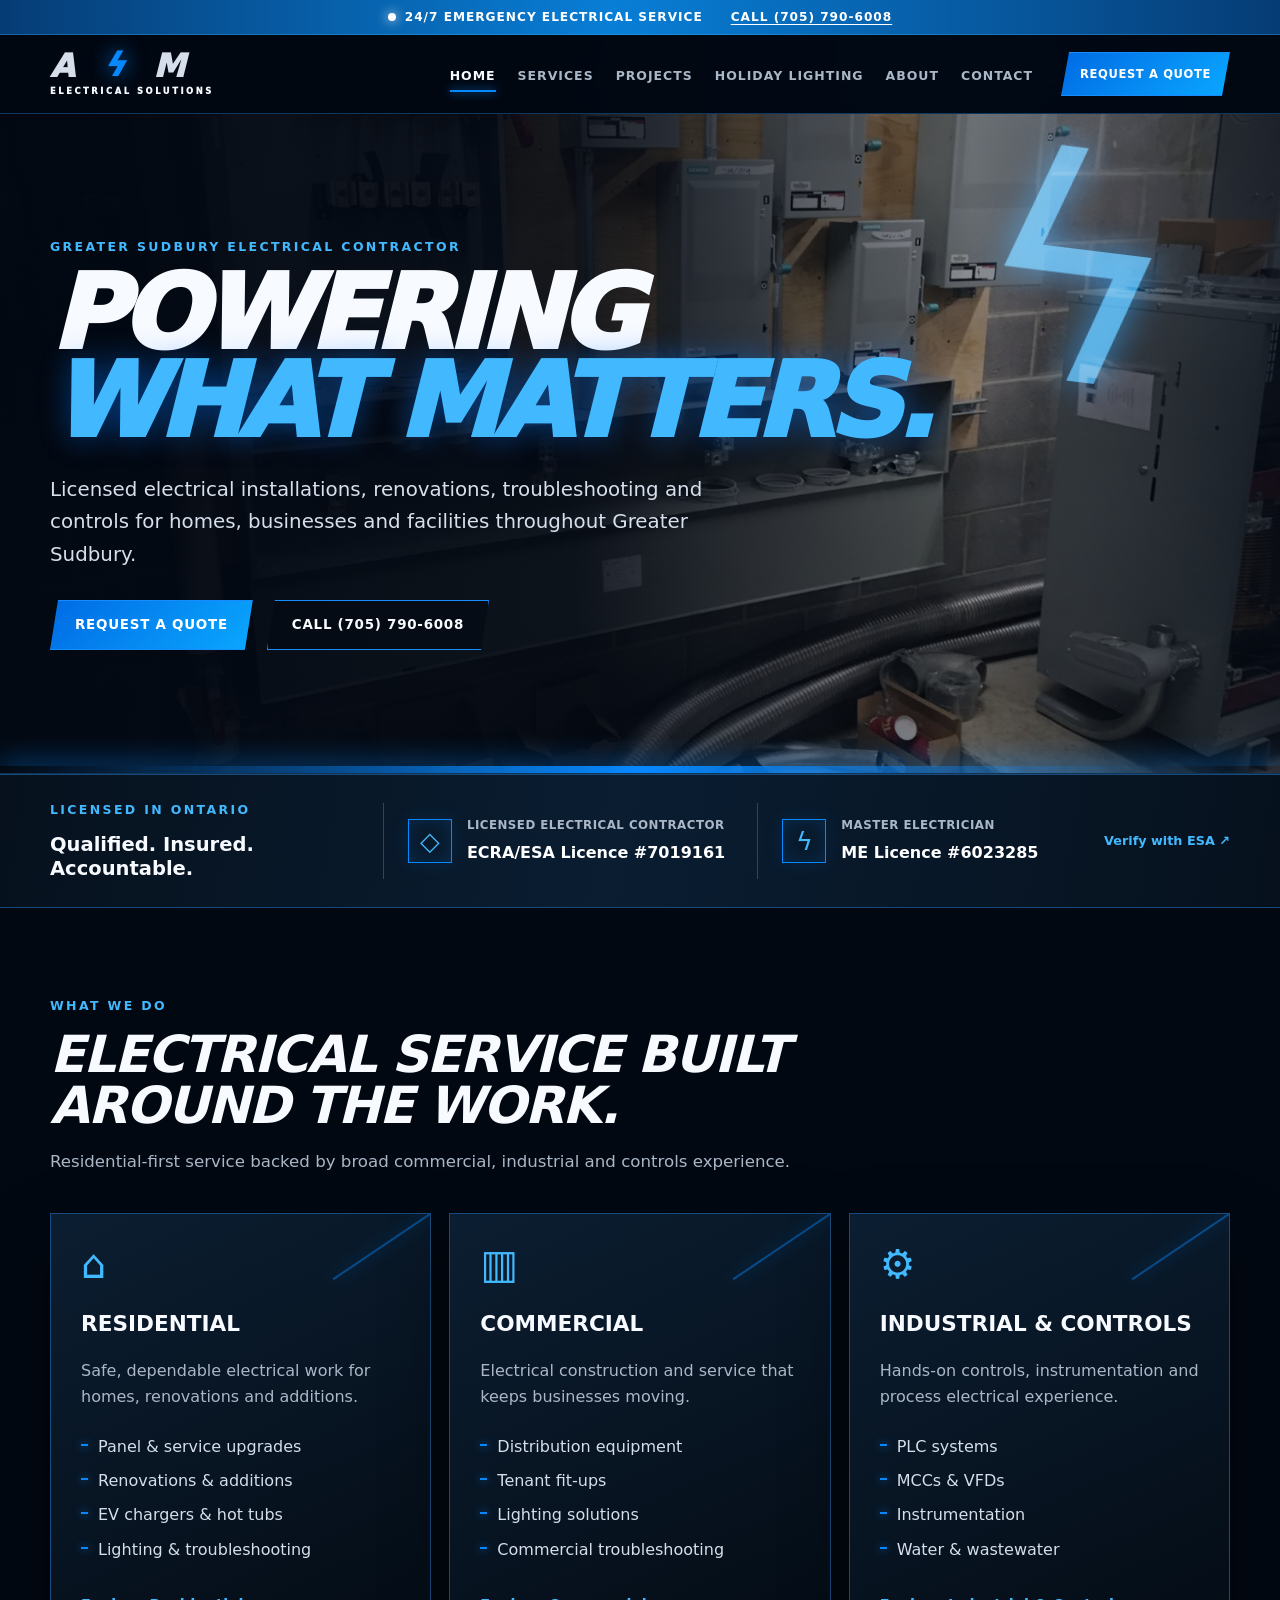
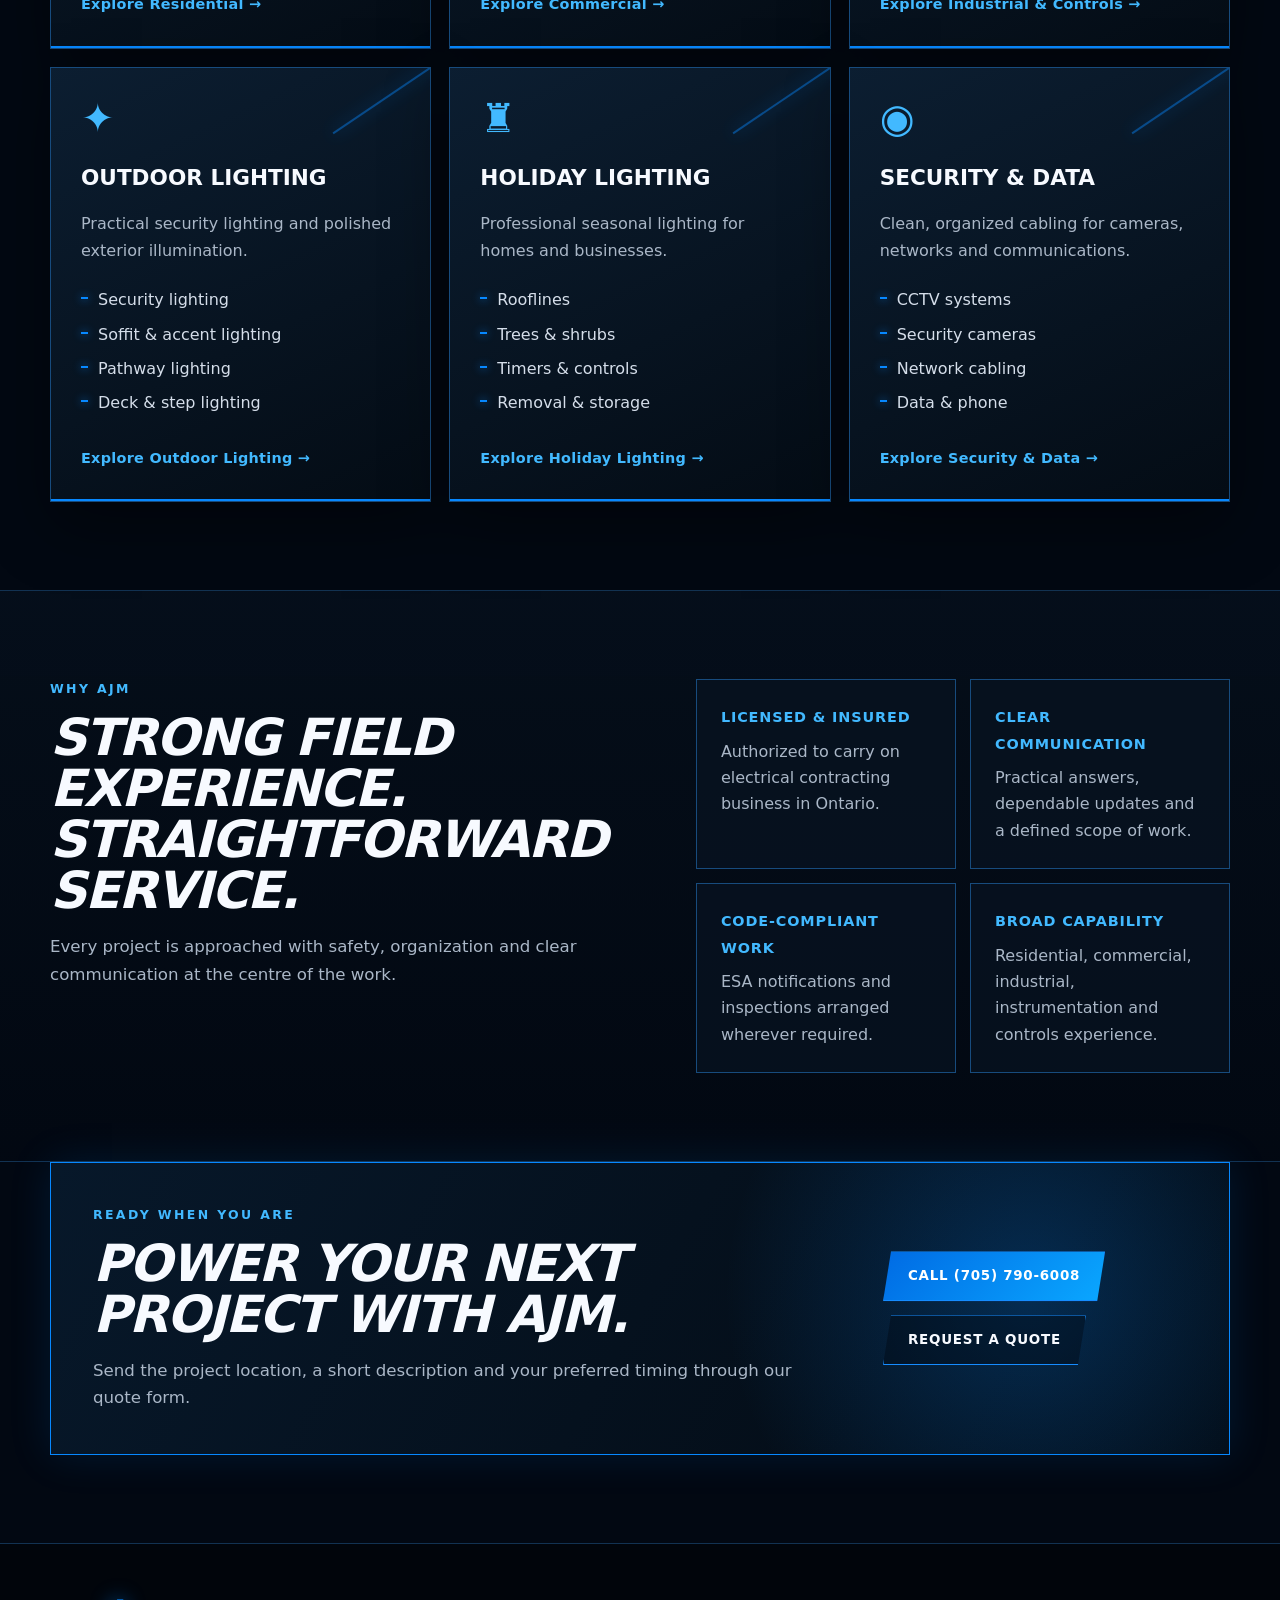
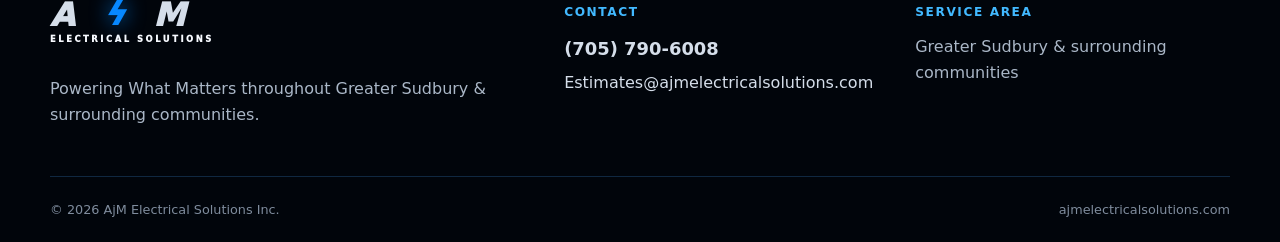
==== index.html @ acfe8c22 "Add AjM Electrical Solutions website and Pages deployment" ====
<!doctype html>
<html lang="en-CA">
<head>
  <meta charset="utf-8">
  <meta name="viewport" content="width=device-width, initial-scale=1">
  <meta name="theme-color" content="#020812">
  <title>Electrician in Greater Sudbury | AjM Electrical Solutions Inc.</title>
  <meta name="description" content="Licensed residential, commercial and industrial electrical contractor serving Greater Sudbury. Call AjM Electrical Solutions at (705) 790-6008.">
  <link rel="canonical" href="https://ajmelectricalsolutions.com/">
  <meta property="og:type" content="website">
  <meta property="og:locale" content="en_CA">
  <meta property="og:site_name" content="AjM Electrical Solutions Inc.">
  <meta property="og:title" content="Electrician in Greater Sudbury | AjM Electrical Solutions Inc.">
  <meta property="og:description" content="Licensed residential, commercial and industrial electrical contractor serving Greater Sudbury. Call AjM Electrical Solutions at (705) 790-6008.">
  <meta property="og:url" content="https://ajmelectricalsolutions.com/">
  <link rel="stylesheet" href="assets/style.css">
  <script type="application/ld+json">{"@context":"https://schema.org","@type":"Electrician","name":"AjM Electrical Solutions Inc.","url":"https://ajmelectricalsolutions.com","telephone":"+17057906008","email":"Estimates@ajmelectricalsolutions.com","areaServed":["Greater Sudbury","Sudbury","Hanmer","Val Caron","Chelmsford","Lively","Garson"],"description":"Licensed residential, commercial and industrial electrical contractor serving Greater Sudbury. Call AjM Electrical Solutions at (705) 790-6008.","identifier":[{"@type":"PropertyValue","propertyID":"ECRA/ESA Licence","value":"7019161"},{"@type":"PropertyValue","propertyID":"Master Electrician Licence","value":"6023285"}]}</script>
</head>
<body class="home">
  <a class="skip-link" href="#main">Skip to content</a>
  <header class="site-header">
    <div class="emergency-bar">
      <div class="wrap emergency-bar__inner"><strong><span aria-hidden="true"></span>24/7 Emergency Electrical Service</strong><a href="tel:+17057906008">Call (705) 790-6008</a></div>
    </div>
    <div class="wrap nav-inner">
      <a class="brand" href="index.html"><span class="brand-mark" aria-label="AjM Electrical Solutions"><span>A</span><span class="brand-bolt">ϟ</span><span>M</span><small>ELECTRICAL SOLUTIONS</small></span></a>
      <button class="menu-toggle" type="button" aria-expanded="false" aria-controls="primary-navigation"><span class="sr-only">Open menu</span><span aria-hidden="true">☰</span></button>
      <nav id="primary-navigation" class="primary-nav" aria-label="Primary navigation"><a href="index.html" aria-current="page">Home</a><a href="services.html">Services</a><a href="projects.html">Projects</a><a href="holiday-lighting.html">Holiday Lighting</a><a href="about.html">About</a><a href="contact.html">Contact</a></nav>
      <a class="button nav-cta" href="contact.html">Request a Quote</a>
    </div>
  </header>
  <main id="main"><section class="hero">
    <div class="wrap hero-content">
      <span class="kicker">Greater Sudbury electrical contractor</span>
      <h1>Powering<br><span>What Matters.</span></h1>
      <p>Licensed electrical installations, renovations, troubleshooting and controls for homes, businesses and facilities throughout Greater Sudbury.</p>
      <div class="button-row"><a class="button" href="contact.html">Request a Quote</a><a class="button button--ghost" href="tel:+17057906008">Call (705) 790-6008</a></div>
    </div>
  </section>
  <section class="credential-band" aria-label="Licensing credentials">
    <div class="wrap credential-grid">
      <div class="credential-intro"><span class="kicker">Licensed in Ontario</span><strong>Qualified. Insured. Accountable.</strong></div>
      <div class="credential"><span class="credential-icon" aria-hidden="true">◇</span><span><small>Licensed Electrical Contractor</small><strong>ECRA/ESA Licence #7019161</strong></span></div>
      <div class="credential"><span class="credential-icon" aria-hidden="true">ϟ</span><span><small>Master Electrician</small><strong>ME Licence #6023285</strong></span></div>
      <a class="verify-link" href="https://esasafe.com/hiring-an-electrician-or-contractor/" target="_blank" rel="noreferrer">Verify with ESA <span aria-hidden="true">↗</span></a>
    </div>
  </section>
  <section class="section"><div class="wrap"><div class="section-heading"><span class="kicker">What we do</span><h2>Electrical service built around the work.</h2><p>Residential-first service backed by broad commercial, industrial and controls experience.</p></div><div class="service-grid"><article class="service-card">
    <span class="service-icon" aria-hidden="true">⌂</span>
    <h3>Residential</h3>
    <p>Safe, dependable electrical work for homes, renovations and additions.</p>
    <ul><li>Panel & service upgrades</li><li>Renovations & additions</li><li>EV chargers & hot tubs</li><li>Lighting & troubleshooting</li></ul>
    <a class="text-link" href="residential.html">Explore Residential<span aria-hidden="true"> →</span></a>
  </article><article class="service-card">
    <span class="service-icon" aria-hidden="true">▥</span>
    <h3>Commercial</h3>
    <p>Electrical construction and service that keeps businesses moving.</p>
    <ul><li>Distribution equipment</li><li>Tenant fit-ups</li><li>Lighting solutions</li><li>Commercial troubleshooting</li></ul>
    <a class="text-link" href="commercial.html">Explore Commercial<span aria-hidden="true"> →</span></a>
  </article><article class="service-card">
    <span class="service-icon" aria-hidden="true">⚙</span>
    <h3>Industrial & Controls</h3>
    <p>Hands-on controls, instrumentation and process electrical experience.</p>
    <ul><li>PLC systems</li><li>MCCs & VFDs</li><li>Instrumentation</li><li>Water & wastewater</li></ul>
    <a class="text-link" href="industrial.html">Explore Industrial & Controls<span aria-hidden="true"> →</span></a>
  </article><article class="service-card">
    <span class="service-icon" aria-hidden="true">✦</span>
    <h3>Outdoor Lighting</h3>
    <p>Practical security lighting and polished exterior illumination.</p>
    <ul><li>Security lighting</li><li>Soffit & accent lighting</li><li>Pathway lighting</li><li>Deck & step lighting</li></ul>
    <a class="text-link" href="services.html#outdoor-lighting">Explore Outdoor Lighting<span aria-hidden="true"> →</span></a>
  </article><article class="service-card">
    <span class="service-icon" aria-hidden="true">♜</span>
    <h3>Holiday Lighting</h3>
    <p>Professional seasonal lighting for homes and businesses.</p>
    <ul><li>Rooflines</li><li>Trees & shrubs</li><li>Timers & controls</li><li>Removal & storage</li></ul>
    <a class="text-link" href="holiday-lighting.html">Explore Holiday Lighting<span aria-hidden="true"> →</span></a>
  </article><article class="service-card">
    <span class="service-icon" aria-hidden="true">◉</span>
    <h3>Security & Data</h3>
    <p>Clean, organized cabling for cameras, networks and communications.</p>
    <ul><li>CCTV systems</li><li>Security cameras</li><li>Network cabling</li><li>Data & phone</li></ul>
    <a class="text-link" href="services.html#security-data">Explore Security & Data<span aria-hidden="true"> →</span></a>
  </article></div></div></section>
  <section class="section section--ink"><div class="wrap split-panel"><div><span class="kicker">Why AjM</span><h2>Strong field experience. Straightforward service.</h2><p>Every project is approached with safety, organization and clear communication at the centre of the work.</p></div><div class="value-grid"><article><strong>Licensed & Insured</strong><p>Authorized to carry on electrical contracting business in Ontario.</p></article><article><strong>Clear Communication</strong><p>Practical answers, dependable updates and a defined scope of work.</p></article><article><strong>Code-Compliant Work</strong><p>ESA notifications and inspections arranged wherever required.</p></article><article><strong>Broad Capability</strong><p>Residential, commercial, industrial, instrumentation and controls experience.</p></article></div></div></section>
  <section class="cta-section"><div class="wrap cta-panel"><div><span class="kicker">Ready when you are</span><h2>Power your next project with AjM.</h2><p>Send the project location, a short description and your preferred timing through our quote form.</p></div><div class="button-row"><a class="button" href="tel:+17057906008">Call (705) 790-6008</a><a class="button button--ghost" href="contact.html#project-form">Request a Quote</a></div></div></section></main>
  <footer class="site-footer">
    <div class="wrap footer-grid">
      <div><a class="brand footer-brand" href="index.html"><span class="brand-mark" aria-label="AjM Electrical Solutions"><span>A</span><span class="brand-bolt">ϟ</span><span>M</span><small>ELECTRICAL SOLUTIONS</small></span></a><p>Powering What Matters throughout Greater Sudbury & surrounding communities.</p></div>
      <div><h2>Contact</h2><a class="footer-phone" href="tel:+17057906008">(705) 790-6008</a><a href="mailto:Estimates@ajmelectricalsolutions.com">Estimates@ajmelectricalsolutions.com</a></div>
      <div><h2>Service Area</h2><p>Greater Sudbury & surrounding communities</p></div>
    </div>
    <div class="wrap footer-bottom"><span>© <span data-current-year>2026</span> AjM Electrical Solutions Inc.</span><a href="https://ajmelectricalsolutions.com">ajmelectricalsolutions.com</a></div>
  </footer>
  <div class="mobile-actions" aria-label="Quick contact"><a href="tel:+17057906008">Call Now</a><a href="contact.html">Request a Quote</a></div>
  <script src="assets/site.js" defer></script>
</body>
</html>
---- assets/style.css ----
:root {
  color-scheme: dark;
  --bg: #020812;
  --bg-deep: #01050b;
  --panel: #071321;
  --panel-strong: #0a1929;
  --blue: #0788ff;
  --blue-bright: #42b9ff;
  --silver: #d5deea;
  --text: #f7faff;
  --muted: #aab7c7;
  --line: #174b7d;
  --line-soft: #123252;
  --shadow: 0 24px 60px rgba(0, 0, 0, .42);
}

* { box-sizing: border-box; }
html { scroll-behavior: smooth; }
body { margin: 0; background: var(--bg); color: var(--text); font-family: Inter, ui-sans-serif, system-ui, -apple-system, BlinkMacSystemFont, "Segoe UI", sans-serif; font-size: 16px; line-height: 1.65; }
body::before { content: ""; position: fixed; inset: 0; z-index: -2; background: radial-gradient(circle at 74% 4%, rgba(7, 98, 196, .24), transparent 26rem), linear-gradient(180deg, #020812 0%, #03101c 48%, #020812 100%); }
a { color: inherit; text-decoration: none; }
img { display: block; max-width: 100%; }
button, a { -webkit-tap-highlight-color: transparent; }
:focus-visible { outline: 3px solid var(--blue-bright); outline-offset: 4px; }
.wrap { width: min(1180px, calc(100% - 40px)); margin-inline: auto; }
.sr-only { position: absolute; width: 1px; height: 1px; padding: 0; margin: -1px; overflow: hidden; clip: rect(0, 0, 0, 0); white-space: nowrap; border: 0; }
.skip-link { position: fixed; left: 16px; top: 12px; z-index: 100; transform: translateY(-160%); padding: 10px 14px; background: var(--text); color: var(--bg); font-weight: 800; }
.skip-link:focus { transform: translateY(0); }

.site-header { position: sticky; top: 0; z-index: 30; border-bottom: 1px solid rgba(23, 75, 125, .72); background: rgba(2, 8, 18, .92); backdrop-filter: blur(15px); }
.emergency-bar { border-bottom: 1px solid rgba(66, 185, 255, .32); background: linear-gradient(90deg, #063c75, #087ed6 48%, #063c75); color: #fff; }
.emergency-bar__inner { min-height: 34px; display: flex; align-items: center; justify-content: center; gap: 28px; font-size: .76rem; letter-spacing: .08em; text-transform: uppercase; }
.emergency-bar__inner strong { display: inline-flex; align-items: center; gap: 9px; }
.emergency-bar__inner strong span { width: 8px; height: 8px; border-radius: 50%; background: #fff; box-shadow: 0 0 12px #fff; }
.emergency-bar__inner a { font-weight: 900; text-decoration: underline; text-underline-offset: 3px; }
.nav-inner { min-height: 78px; display: flex; align-items: center; gap: 28px; }
.brand { display: inline-flex; flex: 0 0 auto; }
.brand-mark { position: relative; display: inline-grid; grid-template-columns: auto auto auto; align-items: center; color: var(--silver); font-size: 2rem; font-weight: 950; font-style: italic; line-height: .86; letter-spacing: .08em; }
.brand-bolt { color: var(--blue); text-shadow: 0 0 20px rgba(7, 136, 255, .78); transform: translateY(-1px); }
.brand-mark small { grid-column: 1 / -1; margin-top: .45rem; color: var(--text); font-size: .52rem; font-style: normal; letter-spacing: .31em; white-space: nowrap; }
.primary-nav { margin-left: auto; display: flex; align-items: center; gap: 22px; }
.primary-nav a { position: relative; padding: 28px 0 24px; color: var(--muted); font-size: .78rem; font-weight: 800; letter-spacing: .08em; text-transform: uppercase; }
.primary-nav a::after { content: ""; position: absolute; left: 0; right: 100%; bottom: 18px; height: 2px; background: var(--blue); box-shadow: 0 0 10px var(--blue); transition: right .2s ease; }
.primary-nav a:hover, .primary-nav a[aria-current="page"] { color: var(--text); }
.primary-nav a:hover::after, .primary-nav a[aria-current="page"]::after { right: 0; }
.menu-toggle { display: none; margin-left: auto; border: 1px solid var(--line); background: var(--panel); color: var(--text); width: 44px; height: 44px; font-size: 1.45rem; }

.button { display: inline-flex; min-height: 50px; align-items: center; justify-content: center; padding: 12px 24px; border: 1px solid #168cff; background: linear-gradient(135deg, #006be4, #0aa7ff); color: #fff; font-size: .84rem; font-weight: 900; letter-spacing: .055em; text-align: center; text-transform: uppercase; box-shadow: 0 0 24px rgba(8, 124, 255, .32); clip-path: polygon(8px 0, 100% 0, calc(100% - 8px) 100%, 0 100%); transition: transform .2s ease, box-shadow .2s ease; }
.button:hover { transform: translateY(-2px); box-shadow: 0 0 32px rgba(8, 124, 255, .5); }
.button--ghost { background: rgba(2, 8, 18, .42); color: var(--text); box-shadow: none; }
.nav-cta { min-height: 44px; padding: 10px 18px; font-size: .72rem; }
.button-row { display: flex; flex-wrap: wrap; gap: 14px; align-items: center; }
.text-link { color: var(--blue-bright); font-size: .9rem; font-weight: 850; letter-spacing: .02em; }
.text-link:hover { color: #8ed7ff; }
.kicker { display: block; margin-bottom: 12px; color: var(--blue-bright); font-size: .78rem; font-weight: 900; letter-spacing: .19em; text-transform: uppercase; }

.hero { min-height: 660px; position: relative; display: grid; align-items: center; overflow: hidden; border-bottom: 1px solid var(--line-soft); background-image: linear-gradient(90deg, rgba(2, 8, 18, .98) 5%, rgba(2, 8, 18, .91) 45%, rgba(2, 8, 18, .46) 76%, rgba(2, 8, 18, .82)), url("images/hero-project.jpg"); background-position: center; background-size: cover; }
.hero::before { content: "ϟ"; position: absolute; right: 8%; top: 1%; color: rgba(66, 185, 255, .78); font-size: clamp(11rem, 24vw, 21rem); line-height: 1; text-shadow: 0 0 35px rgba(0, 140, 255, .7); transform: rotate(7deg); mix-blend-mode: screen; }
.hero::after { content: ""; position: absolute; inset: auto 0 0; height: 7px; background: linear-gradient(90deg, transparent, var(--blue), transparent); box-shadow: 0 0 28px var(--blue); }
.hero-content { position: relative; z-index: 2; padding-block: 92px; }
.hero h1, .page-hero h1 { margin: 0; max-width: 900px; font-size: clamp(3.65rem, 8vw, 7rem); font-style: italic; font-weight: 950; letter-spacing: -.055em; line-height: .86; text-transform: uppercase; }
.hero h1 span { color: var(--blue-bright); text-shadow: 0 0 30px rgba(0, 119, 255, .45); }
.hero p { max-width: 680px; margin: 28px 0; color: #d6dfeb; font-size: clamp(1.05rem, 2vw, 1.24rem); }

.credential-band { position: relative; border-block: 1px solid var(--line); background: linear-gradient(100deg, #06111d 0%, #0a1d31 48%, #06111d 100%); }
.credential-grid { min-height: 132px; display: grid; grid-template-columns: 1.1fr 1.25fr 1.15fr auto; gap: 28px; align-items: center; }
.credential-intro strong { display: block; color: var(--text); font-size: 1.22rem; line-height: 1.25; }
.credential { min-height: 76px; display: flex; gap: 15px; align-items: center; padding-left: 24px; border-left: 1px solid var(--line); }
.credential-icon { display: grid; place-items: center; flex: 0 0 44px; height: 44px; border: 1px solid var(--blue); color: var(--blue-bright); font-size: 1.6rem; box-shadow: inset 0 0 18px rgba(7, 136, 255, .16), 0 0 18px rgba(7, 136, 255, .12); }
.credential small { display: block; color: var(--muted); font-size: .74rem; font-weight: 700; letter-spacing: .04em; text-transform: uppercase; }
.credential strong { display: block; margin-top: 5px; color: #fff; font-size: 1rem; }
.verify-link { color: var(--blue-bright); font-size: .8rem; font-weight: 850; white-space: nowrap; }

.section { padding: 88px 0; }
.section--ink { border-block: 1px solid var(--line-soft); background: linear-gradient(180deg, rgba(5, 15, 27, .94), rgba(2, 8, 18, .98)); }
.section-heading { max-width: 760px; margin-bottom: 38px; }
.section-heading--split { max-width: none; display: flex; justify-content: space-between; gap: 30px; align-items: end; }
.section-heading h2, .split-panel h2, .cta-panel h2, .contact-checklist h2 { margin: 0; font-size: clamp(2.1rem, 4vw, 3.65rem); font-style: italic; line-height: 1; letter-spacing: -.035em; text-transform: uppercase; }
.section-heading p, .split-panel > div > p, .cta-panel p { color: var(--muted); font-size: 1.04rem; }

.service-grid { display: grid; grid-template-columns: repeat(3, minmax(0, 1fr)); gap: 18px; }
.service-card { position: relative; min-height: 370px; padding: 30px; overflow: hidden; border: 1px solid var(--line); background: linear-gradient(155deg, rgba(12, 31, 51, .96), rgba(4, 12, 21, .98)); box-shadow: inset 0 -2px 0 var(--blue), var(--shadow); transition: transform .2s ease, border-color .2s ease; }
.service-card::after { content: ""; position: absolute; width: 130px; height: 2px; right: -22px; top: 28px; background: var(--blue); box-shadow: 0 0 16px var(--blue); transform: rotate(-34deg); opacity: .45; }
.service-card:hover { transform: translateY(-5px); border-color: var(--blue); }
.service-icon { display: block; color: var(--blue-bright); font-size: 2.5rem; line-height: 1; }
.service-card h3 { margin: 22px 0 8px; font-size: 1.35rem; text-transform: uppercase; }
.service-card p { min-height: 54px; color: var(--muted); }
.service-card ul { margin: 18px 0 24px; padding: 0; list-style: none; color: var(--silver); }
.service-card li { position: relative; padding: 4px 0 4px 17px; }
.service-card li::before { content: ""; position: absolute; left: 0; top: 14px; width: 7px; height: 2px; background: var(--blue); box-shadow: 0 0 8px var(--blue); }

.split-panel { display: grid; grid-template-columns: .92fr 1.35fr; gap: clamp(40px, 7vw, 90px); align-items: start; }
.value-grid { display: grid; grid-template-columns: repeat(2, 1fr); gap: 14px; }
.value-grid article, .value-stack article { padding: 24px; border: 1px solid var(--line); background: rgba(7, 19, 33, .78); }
.value-grid strong, .value-stack strong { color: var(--blue-bright); font-size: .9rem; letter-spacing: .06em; text-transform: uppercase; }
.value-grid p, .value-stack p { margin: 8px 0 0; color: var(--muted); }
.value-stack { display: grid; gap: 14px; }

.page-hero { position: relative; min-height: 410px; display: grid; align-items: end; overflow: hidden; border-bottom: 1px solid var(--line); background: radial-gradient(circle at 75% 5%, rgba(7, 106, 219, .34), transparent 24rem), linear-gradient(120deg, #020812, #07192b); }
.page-hero::before { content: "ϟ"; position: absolute; right: 12%; top: -65px; color: rgba(66, 185, 255, .17); font-size: 22rem; line-height: 1; transform: rotate(9deg); }
.page-hero .wrap { position: relative; z-index: 1; padding-block: 86px 64px; }
.page-hero h1 { font-size: clamp(3.2rem, 7vw, 6.1rem); }
.page-hero p { max-width: 770px; margin: 24px 0 0; color: #ced8e5; font-size: 1.12rem; }
.page-hero .button-row { margin-top: 28px; }
.detail-grid { display: grid; grid-template-columns: repeat(3, minmax(0, 1fr)); gap: 16px; }
.detail-card { min-height: 260px; padding: 28px; border: 1px solid var(--line); background: linear-gradient(145deg, #09192a, #040c15); box-shadow: inset 0 -2px 0 rgba(7, 136, 255, .85); }
.detail-card > span { color: var(--blue); font-size: .78rem; font-weight: 900; letter-spacing: .18em; }
.detail-card h2 { margin: 20px 0 10px; font-size: 1.3rem; line-height: 1.2; text-transform: uppercase; }
.detail-card p { margin: 0; color: var(--muted); }

.gallery-grid { display: grid; grid-template-columns: repeat(3, minmax(0, 1fr)); gap: 16px; }
.gallery-card { position: relative; min-height: 190px; display: flex; flex-direction: column; justify-content: end; overflow: hidden; padding: 28px; border: 1px solid var(--line); background: linear-gradient(145deg, #09192a, #040c15); box-shadow: inset 0 -2px 0 rgba(7, 136, 255, .85); }
.gallery-card::after { content: ""; position: absolute; width: 150px; height: 2px; right: -34px; top: 34px; background: var(--blue); box-shadow: 0 0 16px var(--blue); transform: rotate(-34deg); opacity: .45; }
.gallery-card > span { position: absolute; top: 24px; left: 28px; color: var(--blue); font-size: .78rem; font-weight: 900; letter-spacing: .18em; }
.gallery-card small { color: var(--blue-bright); font-size: .72rem; font-weight: 900; letter-spacing: .13em; text-transform: uppercase; }
.gallery-card strong { margin-top: 5px; font-size: 1.08rem; text-transform: uppercase; }

.cta-section { padding: 0 0 88px; }
.cta-panel { display: flex; align-items: center; justify-content: space-between; gap: 40px; padding: 42px; border: 1px solid var(--blue); background: radial-gradient(circle at 83% 45%, rgba(7, 136, 255, .25), transparent 19rem), linear-gradient(120deg, #07182a, #030a12); box-shadow: 0 0 40px rgba(7, 136, 255, .13); }
.cta-panel h2 { font-size: clamp(2rem, 4vw, 3.25rem); }
.cta-panel p { margin-bottom: 0; }

.contact-grid { display: grid; grid-template-columns: 1fr 1fr; gap: 18px; }
.contact-primary, .contact-checklist { min-height: 390px; padding: clamp(30px, 5vw, 52px); border: 1px solid var(--line); background: linear-gradient(145deg, #091a2c, #040b14); }
.contact-primary { display: flex; flex-direction: column; justify-content: center; }
.contact-number { display: inline-block; color: var(--text); font-size: clamp(2.35rem, 5vw, 4.8rem); font-weight: 950; letter-spacing: -.05em; line-height: 1; }
.contact-primary p, .contact-checklist p { color: var(--muted); }
.contact-checklist ul { margin: 28px 0; padding-left: 1.25rem; color: var(--silver); }
.contact-checklist li { margin: 10px 0; padding-left: 5px; }
.emergency-note { display: grid; gap: 2px; margin-top: 32px; padding: 18px 20px; border-left: 3px solid var(--blue-bright); background: rgba(7, 136, 255, .12); }
.emergency-note strong { color: var(--blue-bright); font-size: .82rem; letter-spacing: .08em; text-transform: uppercase; }
.emergency-note span { color: var(--silver); }
.section--form { padding-top: 0; }
.project-form { display: grid; grid-template-columns: repeat(2, minmax(0, 1fr)); gap: 20px; padding: clamp(26px, 5vw, 50px); border: 1px solid var(--line); background: linear-gradient(145deg, #091a2c, #040b14); box-shadow: var(--shadow); }
.form-field { display: grid; gap: 8px; }
.form-field--wide { grid-column: 1 / -1; }
.form-field label { color: var(--silver); font-size: .78rem; font-weight: 900; letter-spacing: .09em; text-transform: uppercase; }
.form-field label span { color: var(--blue-bright); }
.form-field input, .form-field select, .form-field textarea { width: 100%; min-height: 52px; border: 1px solid #245883; border-radius: 0; background: #020a13; color: var(--text); font: inherit; font-size: 1rem; padding: 12px 14px; }
.form-field textarea { min-height: 150px; resize: vertical; }
.form-field input::placeholder, .form-field textarea::placeholder { color: #75869a; }
.form-field input:focus, .form-field select:focus, .form-field textarea:focus { border-color: var(--blue-bright); outline: 2px solid rgba(66, 185, 255, .34); outline-offset: 1px; }
.form-actions { display: flex; flex-wrap: wrap; align-items: center; gap: 14px; }
.form-actions button { cursor: pointer; font-family: inherit; }
.form-help { margin: 0 0 0 auto; color: var(--muted); font-size: .9rem; }
.form-help a { color: var(--blue-bright); font-weight: 850; }
.form-status { min-height: 1.6rem; margin: 0; color: var(--blue-bright); font-weight: 750; }

.site-footer { padding: 58px 0 0; border-top: 1px solid var(--line-soft); background: var(--bg-deep); }
.footer-grid { display: grid; grid-template-columns: 1.35fr .8fr .9fr; gap: 42px; padding-bottom: 48px; }
.footer-brand { margin-bottom: 20px; }
.footer-grid p { margin: 12px 0 0; color: var(--muted); }
.footer-grid h2 { margin: 0 0 12px; color: var(--blue-bright); font-size: .76rem; letter-spacing: .13em; text-transform: uppercase; }
.footer-grid a:not(.brand) { display: block; margin: 7px 0; color: var(--silver); }
.footer-phone { font-size: 1.12rem; font-weight: 850; }
.footer-bottom { display: flex; justify-content: space-between; gap: 20px; padding-block: 22px; border-top: 1px solid #102841; color: #7f8c9d; font-size: .8rem; }
.mobile-actions { display: none; }

@media (max-width: 1040px) {
  .primary-nav { gap: 14px; }
  .primary-nav a { font-size: .7rem; }
  .nav-cta { display: none; }
  .credential-grid { grid-template-columns: 1fr 1fr; padding-block: 26px; }
  .credential-intro { grid-column: 1 / -1; }
  .verify-link { justify-self: start; }
}

@media (max-width: 800px) {
  body { padding-bottom: 64px; }
  .wrap { width: min(100% - 28px, 1180px); }
  .nav-inner { min-height: 70px; }
  .emergency-bar__inner { justify-content: space-between; gap: 12px; font-size: .66rem; letter-spacing: .045em; }
  .brand-mark { font-size: 1.72rem; }
  .menu-toggle { display: grid; place-items: center; }
  .primary-nav { position: absolute; inset: 100% 0 auto; display: none; margin: 0; padding: 18px 20px 24px; flex-direction: column; align-items: stretch; gap: 0; border-bottom: 1px solid var(--line); background: #030b14; box-shadow: var(--shadow); }
  .primary-nav.is-open { display: flex; }
  .primary-nav a { padding: 12px 4px; font-size: .82rem; }
  .primary-nav a::after { bottom: 7px; right: 100%; }
  .hero { min-height: 620px; background-position: 64% center; }
  .hero::before { right: -24%; top: 8%; opacity: .6; }
  .hero-content { padding-block: 74px; }
  .hero h1 { font-size: clamp(3.6rem, 16vw, 5.7rem); }
  .credential-grid { grid-template-columns: 1fr; gap: 18px; }
  .credential { padding: 18px 0 0; border-top: 1px solid var(--line); border-left: 0; }
  .section { padding: 66px 0; }
  .section-heading--split { align-items: start; flex-direction: column; }
  .service-grid, .detail-grid, .gallery-grid, .value-grid { grid-template-columns: 1fr; }
  .service-card { min-height: 0; }
  .split-panel, .contact-grid, .project-form { grid-template-columns: 1fr; }
  .form-field--wide { grid-column: auto; }
  .form-help { width: 100%; margin-left: 0; }
  .page-hero { min-height: 350px; }
  .page-hero::before { right: -34%; }
  .page-hero .wrap { padding-block: 70px 50px; }
  .cta-panel { align-items: flex-start; flex-direction: column; padding: 30px; }
  .contact-primary, .contact-checklist { min-height: 0; }
  .contact-number { font-size: clamp(2.2rem, 11vw, 3.6rem); }
  .footer-grid { grid-template-columns: 1fr 1fr; }
  .footer-grid > div:first-child { grid-column: 1 / -1; }
  .footer-bottom { flex-direction: column; }
  .mobile-actions { position: fixed; inset: auto 0 0; z-index: 40; display: grid; grid-template-columns: 1fr 1fr; border-top: 1px solid var(--blue); background: #020812; }
  .mobile-actions a { display: grid; min-height: 64px; place-items: center; font-size: .78rem; font-weight: 900; letter-spacing: .06em; text-transform: uppercase; }
  .mobile-actions a + a { border-left: 1px solid var(--line); background: linear-gradient(135deg, #006be4, #0aa7ff); }
}

@media (max-width: 520px) {
  .emergency-bar__inner { min-height: 42px; }
  .emergency-bar__inner strong { max-width: 190px; line-height: 1.25; }
  .emergency-bar__inner a { text-align: right; }
  .button-row .button { width: 100%; }
  .hero p { font-size: 1rem; }
  .credential-intro strong { font-size: 1.05rem; }
  .footer-grid { grid-template-columns: 1fr; }
  .footer-grid > div:first-child { grid-column: auto; }
}

@media (prefers-reduced-motion: reduce) {
  *, *::before, *::after { scroll-behavior: auto !important; transition-duration: .01ms !important; animation-duration: .01ms !important; animation-iteration-count: 1 !important; }
}
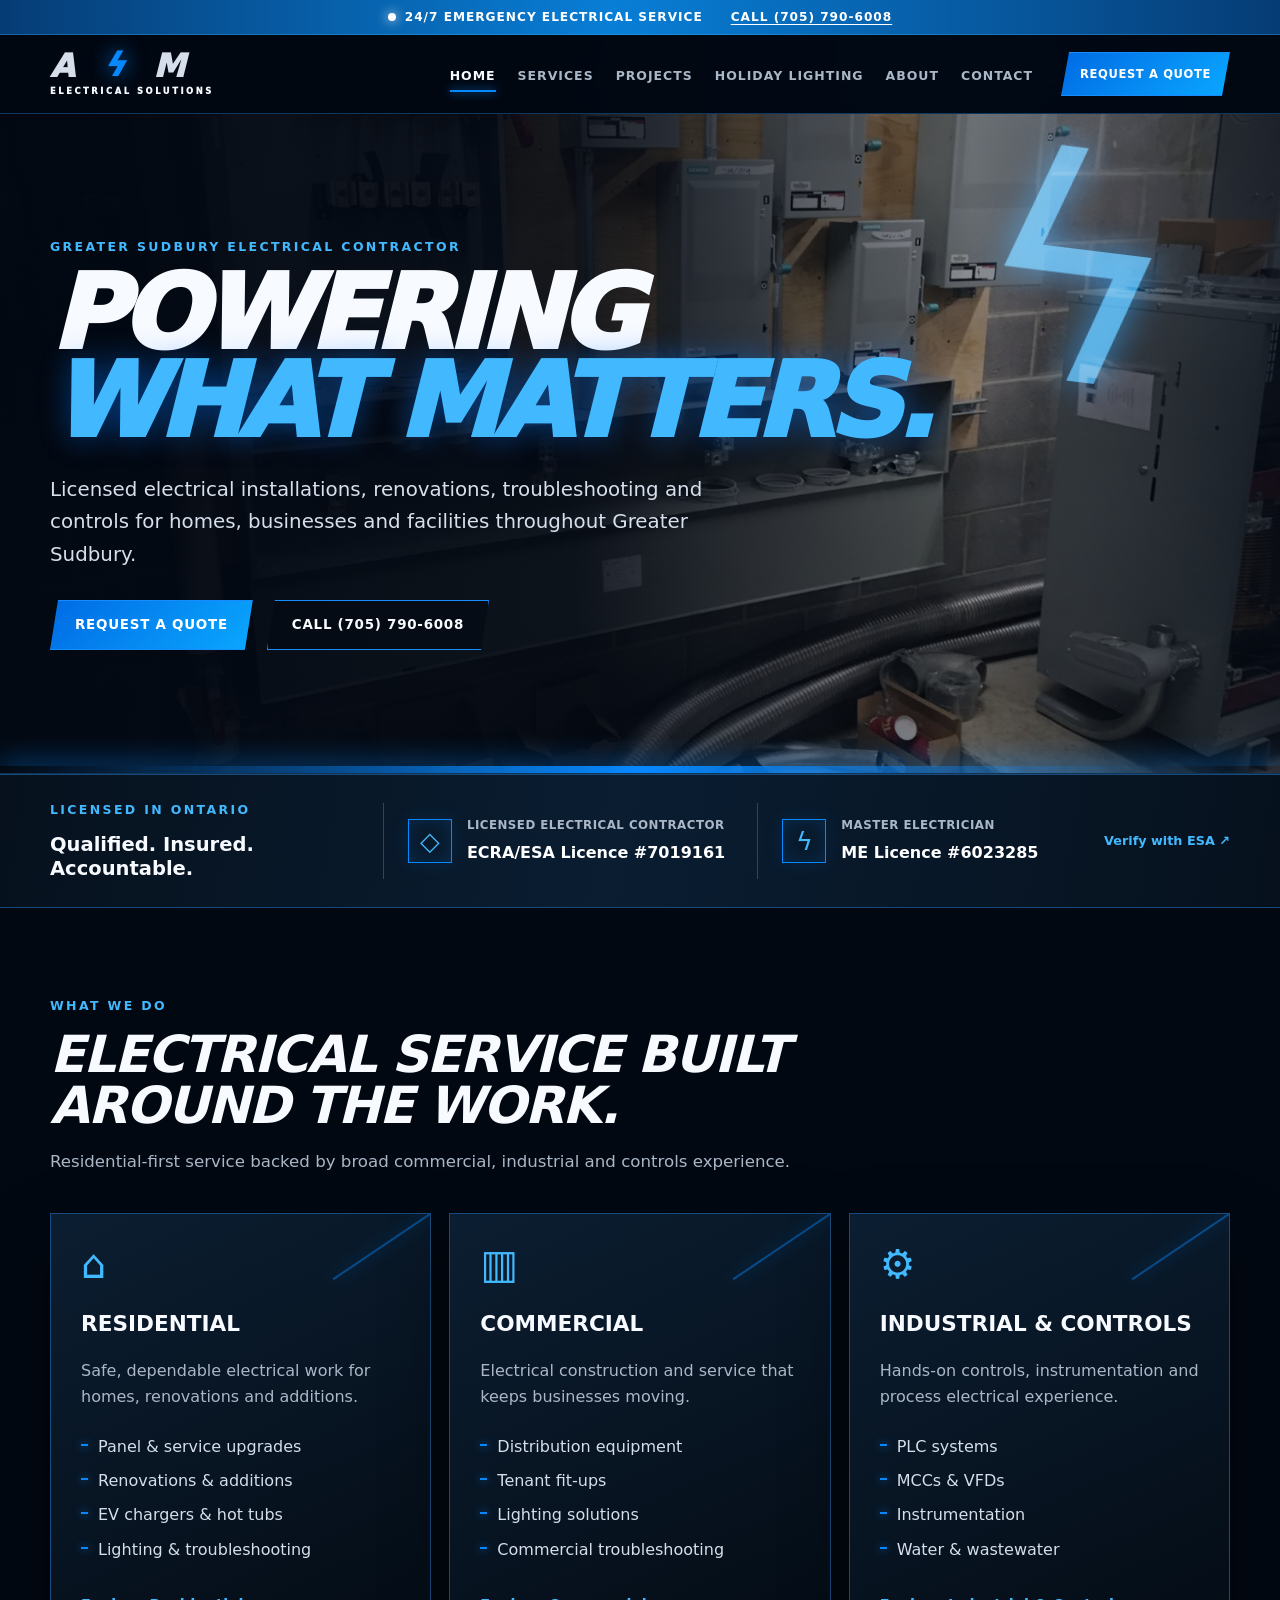
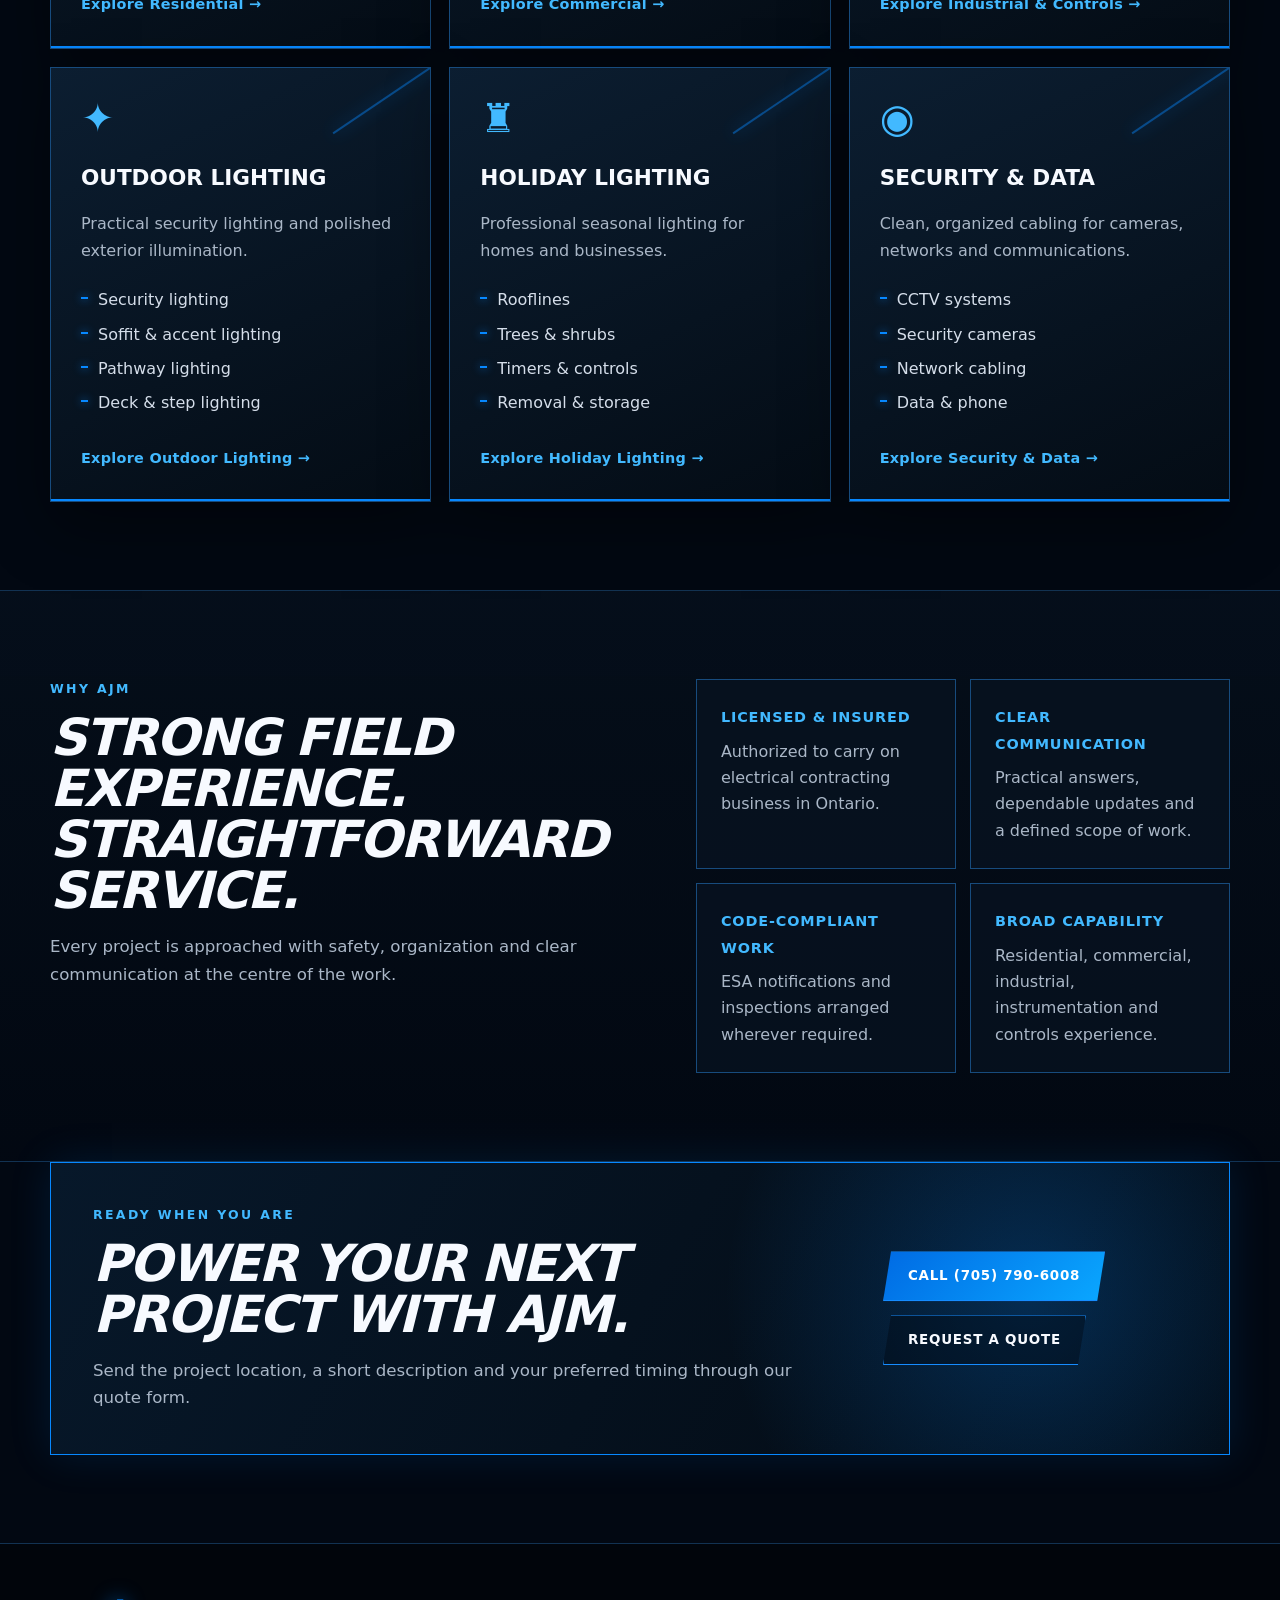
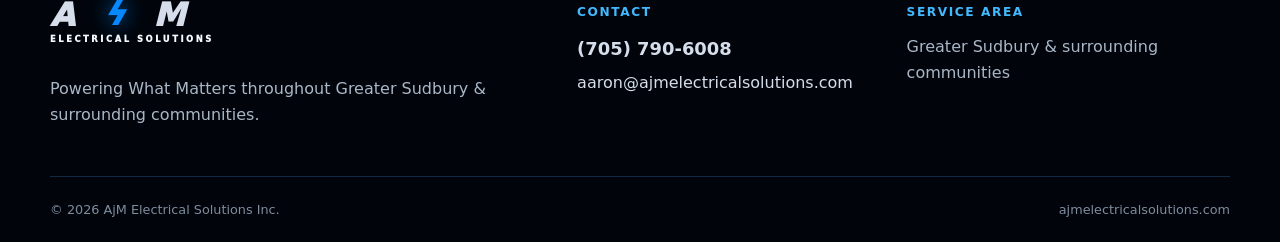
==== commit b501ddc5: "Route website contact email to Aaron temporarily" ====
--- a/index.html
+++ b/index.html
@@ -14,7 +14,7 @@
   <meta property="og:description" content="Licensed residential, commercial and industrial electrical contractor serving Greater Sudbury. Call AjM Electrical Solutions at (705) 790-6008.">
   <meta property="og:url" content="https://ajmelectricalsolutions.com/">
   <link rel="stylesheet" href="assets/style.css">
-  <script type="application/ld+json">{"@context":"https://schema.org","@type":"Electrician","name":"AjM Electrical Solutions Inc.","url":"https://ajmelectricalsolutions.com","telephone":"+17057906008","email":"Estimates@ajmelectricalsolutions.com","areaServed":["Greater Sudbury","Sudbury","Hanmer","Val Caron","Chelmsford","Lively","Garson"],"description":"Licensed residential, commercial and industrial electrical contractor serving Greater Sudbury. Call AjM Electrical Solutions at (705) 790-6008.","identifier":[{"@type":"PropertyValue","propertyID":"ECRA/ESA Licence","value":"7019161"},{"@type":"PropertyValue","propertyID":"Master Electrician Licence","value":"6023285"}]}</script>
+  <script type="application/ld+json">{"@context":"https://schema.org","@type":"Electrician","name":"AjM Electrical Solutions Inc.","url":"https://ajmelectricalsolutions.com","telephone":"+17057906008","email":"aaron@ajmelectricalsolutions.com","areaServed":["Greater Sudbury","Sudbury","Hanmer","Val Caron","Chelmsford","Lively","Garson"],"description":"Licensed residential, commercial and industrial electrical contractor serving Greater Sudbury. Call AjM Electrical Solutions at (705) 790-6008.","identifier":[{"@type":"PropertyValue","propertyID":"ECRA/ESA Licence","value":"7019161"},{"@type":"PropertyValue","propertyID":"Master Electrician Licence","value":"6023285"}]}</script>
 </head>
 <body class="home">
   <a class="skip-link" href="#main">Skip to content</a>
@@ -87,7 +87,7 @@
   <footer class="site-footer">
     <div class="wrap footer-grid">
       <div><a class="brand footer-brand" href="index.html"><span class="brand-mark" aria-label="AjM Electrical Solutions"><span>A</span><span class="brand-bolt">ϟ</span><span>M</span><small>ELECTRICAL SOLUTIONS</small></span></a><p>Powering What Matters throughout Greater Sudbury & surrounding communities.</p></div>
-      <div><h2>Contact</h2><a class="footer-phone" href="tel:+17057906008">(705) 790-6008</a><a href="mailto:Estimates@ajmelectricalsolutions.com">Estimates@ajmelectricalsolutions.com</a></div>
+      <div><h2>Contact</h2><a class="footer-phone" href="tel:+17057906008">(705) 790-6008</a><a href="mailto:aaron@ajmelectricalsolutions.com">aaron@ajmelectricalsolutions.com</a></div>
       <div><h2>Service Area</h2><p>Greater Sudbury & surrounding communities</p></div>
     </div>
     <div class="wrap footer-bottom"><span>© <span data-current-year>2026</span> AjM Electrical Solutions Inc.</span><a href="https://ajmelectricalsolutions.com">ajmelectricalsolutions.com</a></div>
